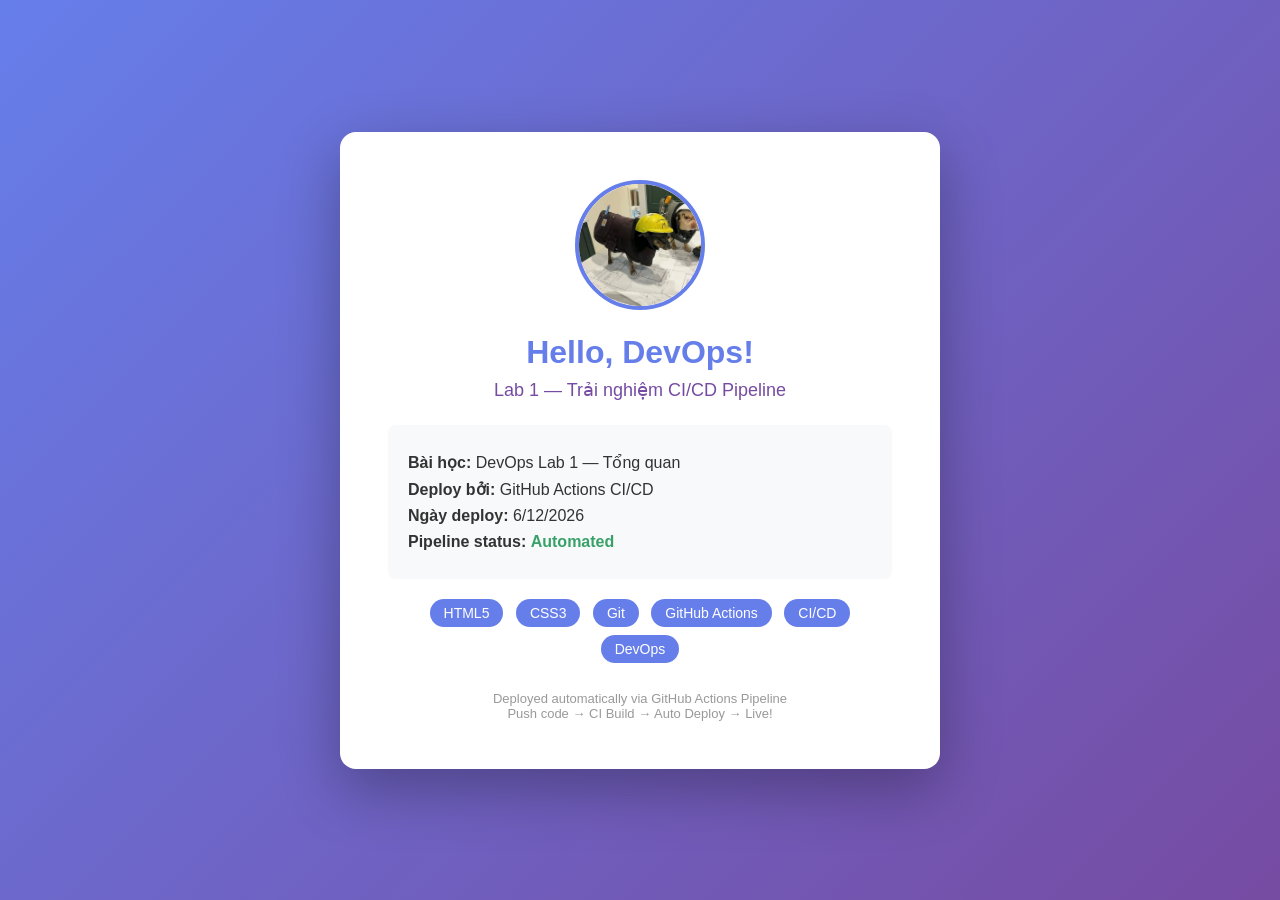
==== index.html @ b5dd410f "update: change title and add avatar" ====
<!DOCTYPE html>
<html lang="vi">
<head>
    <meta charset="UTF-8">
    <meta name="viewport" content="width=device-width, initial-scale=1.0">
    <title>DevOps Lab 1 — My Portfolio</title>
    <style>
        * { margin: 0; padding: 0; box-sizing: border-box; }
        body {
            font-family: 'Segoe UI', Tahoma, Geneva, Verdana, sans-serif;
            background: linear-gradient(135deg, #667eea 0%, #764ba2 100%);
            min-height: 100vh;
            display: flex;
            justify-content: center;
            align-items: center;
            color: #333;
        }
        .container {
            background: white;
            border-radius: 16px;
            padding: 48px;
            max-width: 600px;
            box-shadow: 0 20px 60px rgba(0,0,0,0.3);
            text-align: center;
        }
        h1 { color: #667eea; margin-bottom: 8px; font-size: 32px; }
        h2 { color: #764ba2; margin-bottom: 24px; font-size: 18px; font-weight: normal; }
        .info { background: #f8f9fa; border-radius: 8px; padding: 20px; margin: 16px 0; text-align: left; }
        .info p { margin: 8px 0; }
        .badge {
            display: inline-block;
            background: #667eea;
            color: white;
            padding: 6px 14px;
            border-radius: 20px;
            font-size: 14px;
            margin: 4px;
        }
        .footer { margin-top: 24px; font-size: 13px; color: #999; }
        .status { color: #38a169; font-weight: bold; }

        .avatar {
            width: 130px;
            height: 130px;
            border-radius: 50%;
            object-fit: cover;
            border: 4px solid #667eea;
            margin-bottom: 20px;
        }
    </style>
</head>
<body>
    <div class="container">
        <img src="images/avatar.jpg" alt="Ảnh đại diện" class="avatar">
        <h1> Hello, DevOps!</h1>
        <h2>Lab 1 — Trải nghiệm CI/CD Pipeline</h2>

        <div class="info">
            <p> <strong>Bài học:</strong> DevOps Lab 1 — Tổng quan</p>
            <p> <strong>Deploy bởi:</strong> GitHub Actions CI/CD</p>
            <p> <strong>Ngày deploy:</strong> <span id="date"></span></p>
            <p> <strong>Pipeline status:</strong> <span class="status"> Automated</span></p>
        </div>

        <div>
            <span class="badge">HTML5</span>
            <span class="badge">CSS3</span>
            <span class="badge">Git</span>
            <span class="badge">GitHub Actions</span>
            <span class="badge">CI/CD</span>
            <span class="badge">DevOps</span>
        </div>

        <div class="footer">
            <p>Deployed automatically via GitHub Actions Pipeline</p>
            <p> Push code → CI Build → Auto Deploy → Live! </p>
        </div>
    </div>

    <script>
        document.getElementById('date').textContent = new Date().toLocaleDateString('vi-VN');
    </script>
</body>
</html>
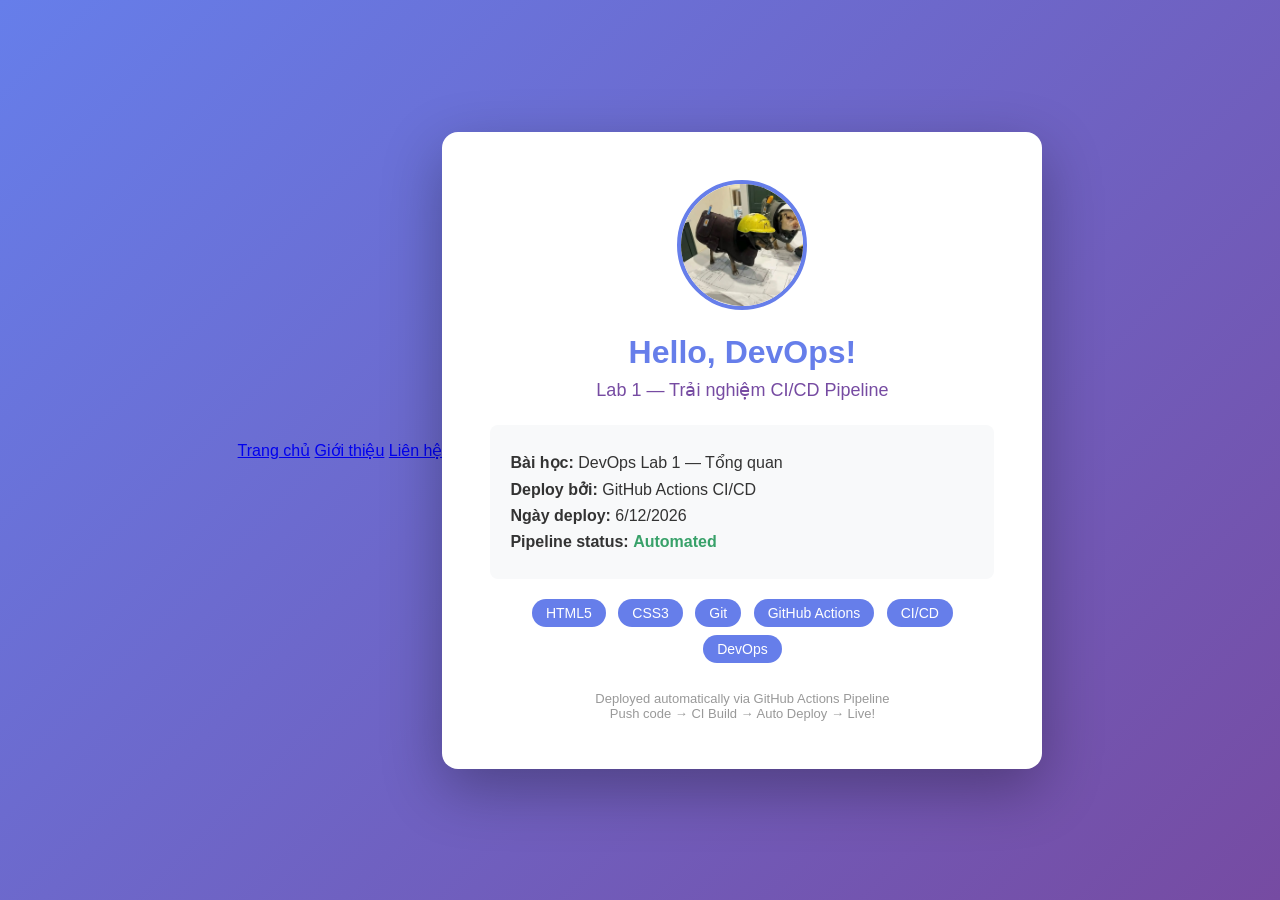
==== commit b3166cd1: "update website" ====
--- a/index.html
+++ b/index.html
@@ -50,6 +50,11 @@
     </style>
 </head>
 <body>
+    <nav>
+        <a href="index.html">Trang chủ</a>
+        <a href="about.html">Giới thiệu</a>
+        <a href="contact.html">Liên hệ</a>
+    </nav>
     <div class="container">
         <img src="images/avatar.jpg" alt="Ảnh đại diện" class="avatar">
         <h1> Hello, DevOps!</h1>
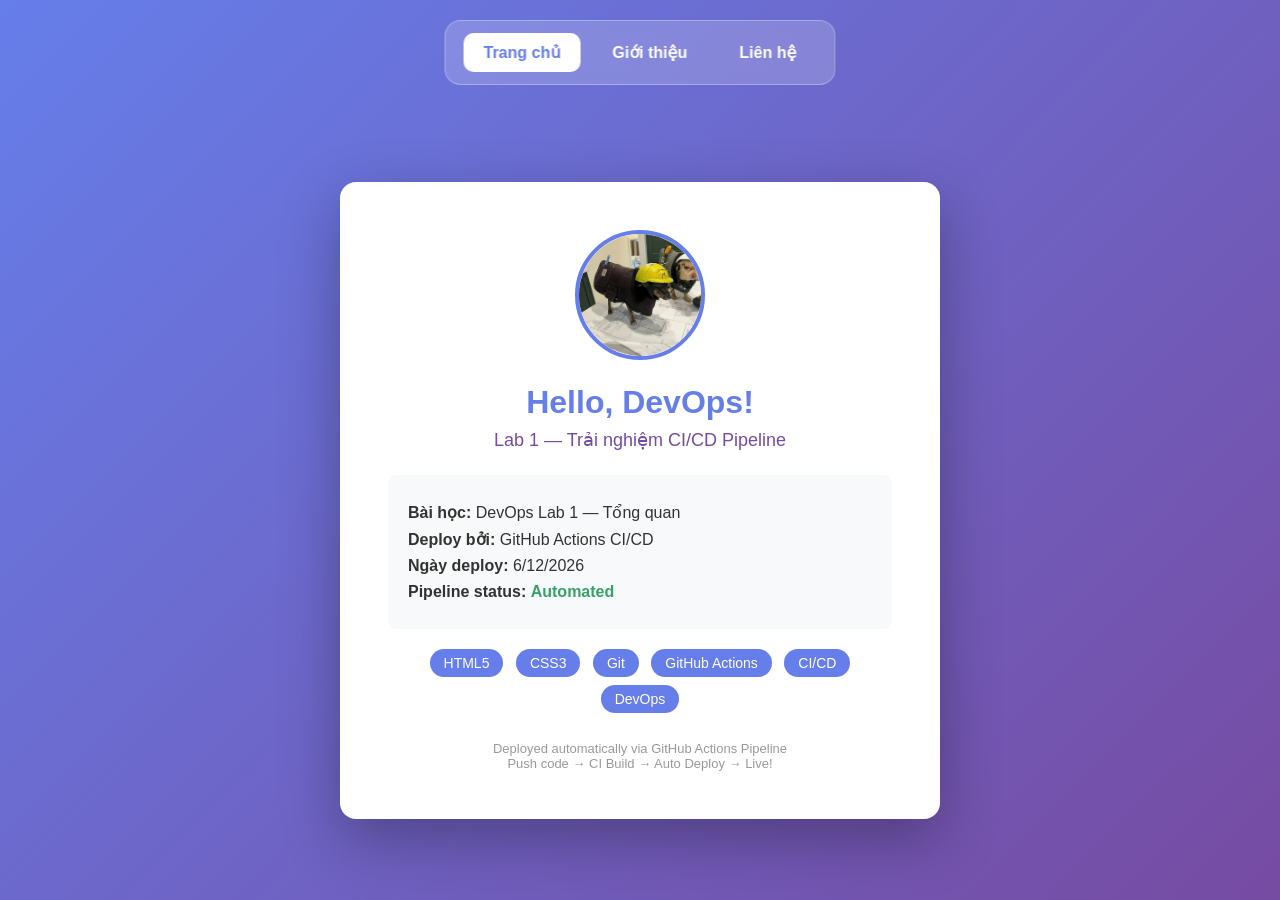
==== commit f778c49b: "update website" ====
--- a/index.html
+++ b/index.html
@@ -47,11 +47,79 @@
             border: 4px solid #667eea;
             margin-bottom: 20px;
         }
+        /* Thanh điều hướng */
+.navbar {
+    position: fixed;
+    top: 20px;
+    left: 50%;
+    transform: translateX(-50%);
+
+    display: flex;
+    align-items: center;
+    justify-content: center;
+    gap: 12px;
+
+    padding: 12px 18px;
+    background: rgba(255, 255, 255, 0.18);
+    backdrop-filter: blur(12px);
+    border: 1px solid rgba(255, 255, 255, 0.3);
+    border-radius: 16px;
+
+    z-index: 1000;
+}
+
+/* Các nút trong menu */
+.navbar a {
+    color: white;
+    text-decoration: none;
+    font-size: 16px;
+    font-weight: 600;
+
+    padding: 10px 20px;
+    border-radius: 10px;
+
+    transition: all 0.3s ease;
+    white-space: nowrap;
+}
+
+/* Hiệu ứng khi rê chuột */
+.navbar a:hover {
+    background: white;
+    color: #667eea;
+    transform: translateY(-2px);
+}
+
+/* Trang đang được chọn */
+.navbar a.active {
+    background: white;
+    color: #667eea;
+}
+
+/* Tránh menu che nội dung */
+body {
+    padding-top: 100px;
+}
+
+/* Tương thích điện thoại */
+@media (max-width: 600px) {
+    .navbar {
+        top: 10px;
+        gap: 4px;
+        padding: 8px;
+        width: max-content;
+        max-width: calc(100% - 20px);
+    }
+
+    .navbar a {
+        font-size: 13px;
+        padding: 10px 12px;
+    }
+}
     </style>
 </head>
 <body>
-    <nav>
-        <a href="index.html">Trang chủ</a>
+    <nav class="navbar">
+        <a href="index.html" class="active">Trang chủ</a>
         <a href="about.html">Giới thiệu</a>
         <a href="contact.html">Liên hệ</a>
     </nav>
